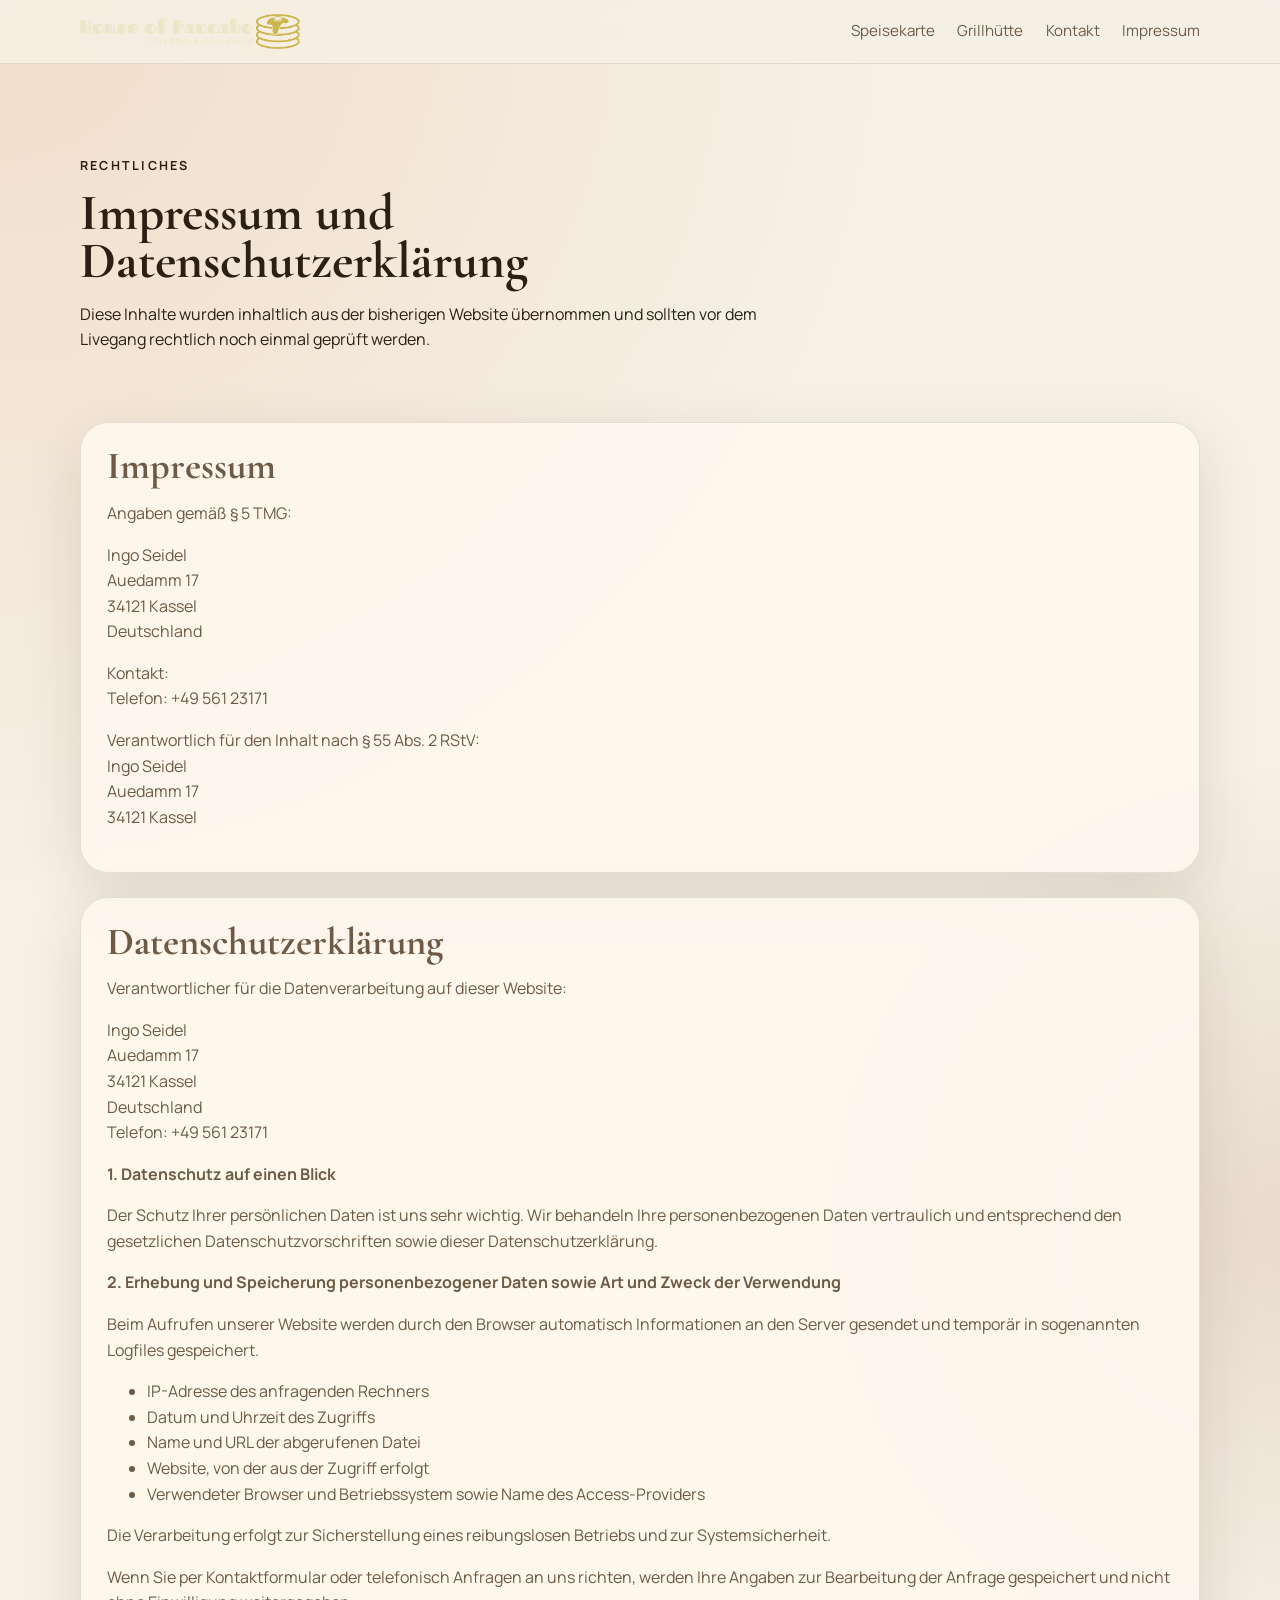
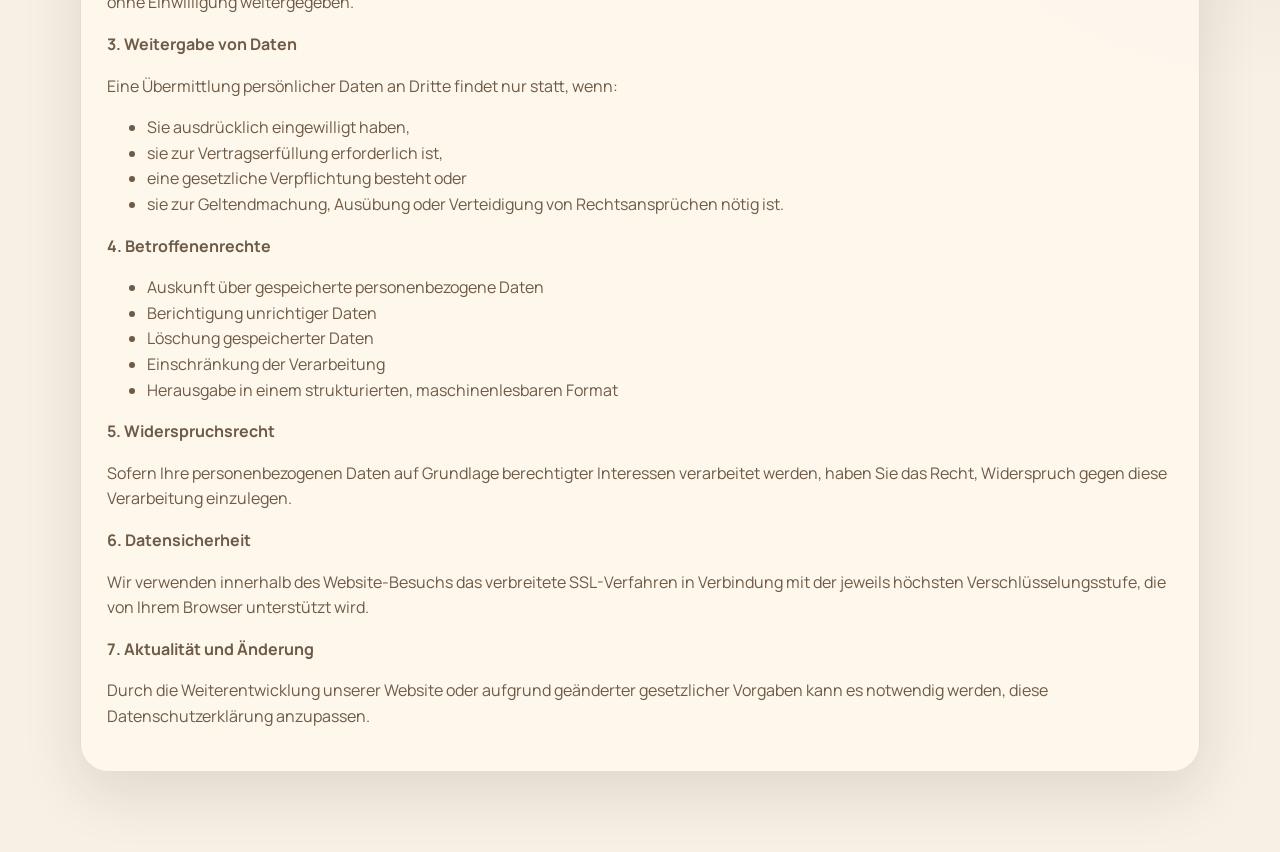
==== impressum.html @ 6eeca0cf "Create static GitHub Pages site" ====
<!DOCTYPE html>
<html lang="de">
<head>
  <meta charset="UTF-8">
  <meta name="viewport" content="width=device-width, initial-scale=1.0">
  <title>Impressum und Datenschutz - House of Pancake</title>
  <link rel="preconnect" href="https://fonts.googleapis.com">
  <link rel="preconnect" href="https://fonts.gstatic.com" crossorigin>
  <link href="https://fonts.googleapis.com/css2?family=Cormorant+Garamond:wght@500;600;700&family=Manrope:wght@400;500;600;700&display=swap" rel="stylesheet">
  <link rel="stylesheet" href="styles.css">
</head>
<body>
  <header class="site-header">
    <div class="container nav-shell">
      <a class="brand" href="index.html" aria-label="Zur Startseite">
        <img src="logo.png" alt="House of Pancake - Das Pfannkuchenhaus">
      </a>
      <nav class="site-nav" aria-label="Seitennavigation">
        <a href="index.html#speisekarte">Speisekarte</a>
        <a href="index.html#grillhuette">Grillhütte</a>
        <a href="index.html#kontakt">Kontakt</a>
        <a href="impressum.html">Impressum</a>
      </nav>
    </div>
  </header>

  <main class="legal-page">
    <div class="container legal-shell">
      <div class="section-head">
        <p class="section-kicker">Rechtliches</p>
        <h1>Impressum und Datenschutzerklärung</h1>
        <p>
          Diese Inhalte wurden inhaltlich aus der bisherigen Website übernommen und sollten vor dem
          Livegang rechtlich noch einmal geprüft werden.
        </p>
      </div>

      <section class="legal-card">
        <h2>Impressum</h2>
        <p>Angaben gemäß § 5 TMG:</p>
        <p>Ingo Seidel<br>Auedamm 17<br>34121 Kassel<br>Deutschland</p>
        <p>Kontakt:<br>Telefon: <a href="tel:+4956123171">+49 561 23171</a></p>
        <p>Verantwortlich für den Inhalt nach § 55 Abs. 2 RStV:<br>Ingo Seidel<br>Auedamm 17<br>34121 Kassel</p>
      </section>

      <section class="legal-card">
        <h2>Datenschutzerklärung</h2>
        <p>Verantwortlicher für die Datenverarbeitung auf dieser Website:</p>
        <p>Ingo Seidel<br>Auedamm 17<br>34121 Kassel<br>Deutschland<br>Telefon: <a href="tel:+4956123171">+49 561 23171</a></p>
        <p><strong>1. Datenschutz auf einen Blick</strong></p>
        <p>
          Der Schutz Ihrer persönlichen Daten ist uns sehr wichtig. Wir behandeln Ihre
          personenbezogenen Daten vertraulich und entsprechend den gesetzlichen
          Datenschutzvorschriften sowie dieser Datenschutzerklärung.
        </p>
        <p><strong>2. Erhebung und Speicherung personenbezogener Daten sowie Art und Zweck der Verwendung</strong></p>
        <p>
          Beim Aufrufen unserer Website werden durch den Browser automatisch Informationen an den
          Server gesendet und temporär in sogenannten Logfiles gespeichert.
        </p>
        <ul>
          <li>IP-Adresse des anfragenden Rechners</li>
          <li>Datum und Uhrzeit des Zugriffs</li>
          <li>Name und URL der abgerufenen Datei</li>
          <li>Website, von der aus der Zugriff erfolgt</li>
          <li>Verwendeter Browser und Betriebssystem sowie Name des Access-Providers</li>
        </ul>
        <p>Die Verarbeitung erfolgt zur Sicherstellung eines reibungslosen Betriebs und zur Systemsicherheit.</p>
        <p>
          Wenn Sie per Kontaktformular oder telefonisch Anfragen an uns richten, werden Ihre
          Angaben zur Bearbeitung der Anfrage gespeichert und nicht ohne Einwilligung weitergegeben.
        </p>
        <p><strong>3. Weitergabe von Daten</strong></p>
        <p>Eine Übermittlung persönlicher Daten an Dritte findet nur statt, wenn:</p>
        <ul>
          <li>Sie ausdrücklich eingewilligt haben,</li>
          <li>sie zur Vertragserfüllung erforderlich ist,</li>
          <li>eine gesetzliche Verpflichtung besteht oder</li>
          <li>sie zur Geltendmachung, Ausübung oder Verteidigung von Rechtsansprüchen nötig ist.</li>
        </ul>
        <p><strong>4. Betroffenenrechte</strong></p>
        <ul>
          <li>Auskunft über gespeicherte personenbezogene Daten</li>
          <li>Berichtigung unrichtiger Daten</li>
          <li>Löschung gespeicherter Daten</li>
          <li>Einschränkung der Verarbeitung</li>
          <li>Herausgabe in einem strukturierten, maschinenlesbaren Format</li>
        </ul>
        <p><strong>5. Widerspruchsrecht</strong></p>
        <p>
          Sofern Ihre personenbezogenen Daten auf Grundlage berechtigter Interessen verarbeitet
          werden, haben Sie das Recht, Widerspruch gegen diese Verarbeitung einzulegen.
        </p>
        <p><strong>6. Datensicherheit</strong></p>
        <p>
          Wir verwenden innerhalb des Website-Besuchs das verbreitete SSL-Verfahren in Verbindung
          mit der jeweils höchsten Verschlüsselungsstufe, die von Ihrem Browser unterstützt wird.
        </p>
        <p><strong>7. Aktualität und Änderung</strong></p>
        <p>
          Durch die Weiterentwicklung unserer Website oder aufgrund geänderter gesetzlicher
          Vorgaben kann es notwendig werden, diese Datenschutzerklärung anzupassen.
        </p>
      </section>
    </div>
  </main>
</body>
</html>
---- styles.css ----
:root {
  --bg: #f6f0e5;
  --bg-soft: #efe3cf;
  --surface: rgba(255, 248, 237, 0.88);
  --text: #2c2015;
  --muted: #6e5b47;
  --accent: #a34a1f;
  --accent-dark: #7a2f0b;
  --line: rgba(68, 43, 26, 0.12);
  --shadow: 0 20px 60px rgba(58, 34, 17, 0.12);
  --radius: 28px;
}

* {
  box-sizing: border-box;
}

html {
  scroll-behavior: smooth;
}

body {
  margin: 0;
  font-family: "Manrope", sans-serif;
  color: var(--text);
  background:
    radial-gradient(circle at top left, rgba(215, 126, 67, 0.16), transparent 32%),
    radial-gradient(circle at right, rgba(138, 66, 31, 0.12), transparent 26%),
    var(--bg);
  line-height: 1.6;
}

img {
  display: block;
  width: 100%;
}

a {
  color: inherit;
  text-decoration: none;
}

.container {
  width: min(1120px, calc(100% - 2rem));
  margin: 0 auto;
}

.site-header {
  position: sticky;
  top: 0;
  z-index: 20;
  backdrop-filter: blur(14px);
  background: rgba(246, 240, 229, 0.8);
  border-bottom: 1px solid var(--line);
}

.nav-shell {
  display: flex;
  align-items: center;
  justify-content: space-between;
  gap: 1rem;
  padding: 0.85rem 0;
}

.brand img {
  width: 220px;
  max-width: 48vw;
}

.site-nav {
  display: flex;
  flex-wrap: wrap;
  justify-content: flex-end;
  gap: 1rem 1.4rem;
  font-size: 0.95rem;
  color: var(--muted);
}

.site-nav a:hover,
.site-nav a:focus-visible,
.footer-links a:hover,
.footer-links a:focus-visible {
  color: var(--accent-dark);
}

.hero {
  position: relative;
  min-height: 88vh;
  display: grid;
  align-items: end;
  overflow: hidden;
}

.hero-media,
.hero-overlay {
  position: absolute;
  inset: 0;
}

.hero-media img {
  height: 100%;
  object-fit: cover;
  object-position: center;
  filter: saturate(0.92) contrast(1.02);
}

.hero-overlay {
  background:
    linear-gradient(180deg, rgba(34, 23, 14, 0.14), rgba(34, 23, 14, 0.74)),
    linear-gradient(120deg, rgba(81, 36, 12, 0.55), transparent 48%);
}

.hero-content {
  position: relative;
  z-index: 1;
  padding: 8rem 0 5rem;
  color: #fff5eb;
}

.eyebrow,
.section-kicker,
.contact-label,
.footer-title {
  letter-spacing: 0.18em;
  text-transform: uppercase;
  font-size: 0.78rem;
  font-weight: 700;
}

.hero h1,
.hero h2,
.story-section h2,
.menu-section h2,
.grill-section h2,
.gallery-section h2,
.contact-section h2,
.legal-page h1,
.legal-page h2 {
  margin: 0;
  font-family: "Cormorant Garamond", serif;
  line-height: 0.95;
}

.hero h1 {
  margin-top: 0.6rem;
  max-width: 9ch;
  font-size: clamp(3.5rem, 10vw, 7rem);
}

.hero-copy {
  max-width: 42rem;
  margin: 1.4rem 0 0;
  font-size: clamp(1rem, 2vw, 1.2rem);
  color: rgba(255, 245, 235, 0.88);
}

.hero-actions,
.center-row {
  display: flex;
  flex-wrap: wrap;
  gap: 0.9rem;
  margin-top: 1.8rem;
}

.button {
  display: inline-flex;
  align-items: center;
  justify-content: center;
  min-height: 52px;
  padding: 0.85rem 1.4rem;
  border-radius: 999px;
  font-weight: 700;
  transition: transform 150ms ease, background-color 150ms ease, color 150ms ease;
}

.button:hover,
.button:focus-visible {
  transform: translateY(-2px);
}

.button-primary {
  background: var(--accent);
  color: #fff5eb;
}

.button-primary:hover,
.button-primary:focus-visible {
  background: var(--accent-dark);
}

.button-secondary {
  background: rgba(255, 245, 235, 0.14);
  border: 1px solid rgba(255, 245, 235, 0.24);
  color: inherit;
}

.info-strip,
.story-section,
.menu-section,
.grill-section,
.gallery-section,
.contact-section,
.legal-page {
  padding: 5rem 0;
}

.info-grid,
.story-layout,
.split-layout,
.contact-shell,
.footer-shell {
  display: grid;
  gap: 1.5rem;
}

.info-grid {
  grid-template-columns: repeat(3, minmax(0, 1fr));
}

.info-card,
.contact-card,
.legal-card {
  padding: 1.6rem;
  background: var(--surface);
  border: 1px solid var(--line);
  border-radius: var(--radius);
  box-shadow: var(--shadow);
}

.info-card h2,
.story-section h2,
.menu-section h2,
.grill-section h2,
.gallery-section h2,
.contact-section h2,
.legal-page h1,
.legal-page h2 {
  font-size: clamp(2.2rem, 4vw, 3.8rem);
}

.story-layout,
.split-layout,
.contact-shell {
  grid-template-columns: 1fr 1.15fr;
  align-items: start;
}

.story-copy,
.split-copy,
.contact-card,
.legal-card {
  color: var(--muted);
}

.quote {
  margin-top: 1.25rem;
  padding-left: 1rem;
  border-left: 3px solid rgba(163, 74, 31, 0.35);
  font-style: italic;
  color: var(--text);
}

.section-head {
  max-width: 44rem;
  margin-bottom: 1.8rem;
}

.menu-frame-shell {
  padding: 1rem;
  background: rgba(255, 248, 237, 0.76);
  border: 1px solid var(--line);
  border-radius: calc(var(--radius) + 6px);
  box-shadow: var(--shadow);
}

.menu-frame {
  width: 100%;
  min-height: 78vh;
  border: 0;
  border-radius: 20px;
  background: #fff;
}

.split-gallery {
  display: grid;
  gap: 1rem;
}

.split-gallery img,
.gallery-grid img {
  height: 100%;
  min-height: 240px;
  object-fit: cover;
  border-radius: 22px;
  box-shadow: var(--shadow);
}

.gallery-grid {
  display: grid;
  grid-template-columns: repeat(12, 1fr);
  gap: 1rem;
}

.gallery-grid img:nth-child(1) {
  grid-column: span 7;
}

.gallery-grid img:nth-child(2) {
  grid-column: span 5;
}

.gallery-grid img:nth-child(3) {
  grid-column: span 4;
}

.gallery-grid img:nth-child(4) {
  grid-column: span 4;
}

.gallery-grid img:nth-child(5) {
  grid-column: span 4;
}

.contact-value {
  display: inline-block;
  margin: 0.2rem 0 1rem;
  font-size: clamp(1.5rem, 3vw, 2.4rem);
  font-weight: 700;
  color: var(--accent-dark);
}

.contact-text {
  margin: 0.25rem 0 1rem;
}

.site-footer {
  padding: 1.8rem 0 3rem;
}

.footer-shell {
  grid-template-columns: 1.2fr 1fr;
  align-items: end;
  padding-top: 1.2rem;
  border-top: 1px solid var(--line);
}

.footer-links {
  display: flex;
  flex-wrap: wrap;
  justify-content: flex-end;
  gap: 0.8rem 1.2rem;
  color: var(--muted);
}

.legal-page {
  min-height: 100vh;
}

.legal-shell {
  display: grid;
  gap: 1.5rem;
}

.legal-card h2 {
  margin: 0 0 0.75rem;
  font-size: clamp(1.8rem, 3vw, 2.6rem);
}

.legal-card p,
.legal-card li {
  color: var(--muted);
}

@media (max-width: 900px) {
  .info-grid,
  .story-layout,
  .split-layout,
  .contact-shell,
  .footer-shell {
    grid-template-columns: 1fr;
  }

  .gallery-grid {
    grid-template-columns: 1fr 1fr;
  }

  .gallery-grid img:nth-child(n) {
    grid-column: auto;
  }
}

@media (max-width: 680px) {
  .site-header {
    position: static;
  }

  .nav-shell {
    align-items: flex-start;
    flex-direction: column;
  }

  .brand img {
    width: 180px;
  }

  .hero {
    min-height: auto;
  }

  .hero-content {
    padding: 6rem 0 3.5rem;
  }

  .gallery-grid {
    grid-template-columns: 1fr;
  }

  .menu-frame {
    min-height: 60vh;
  }
}
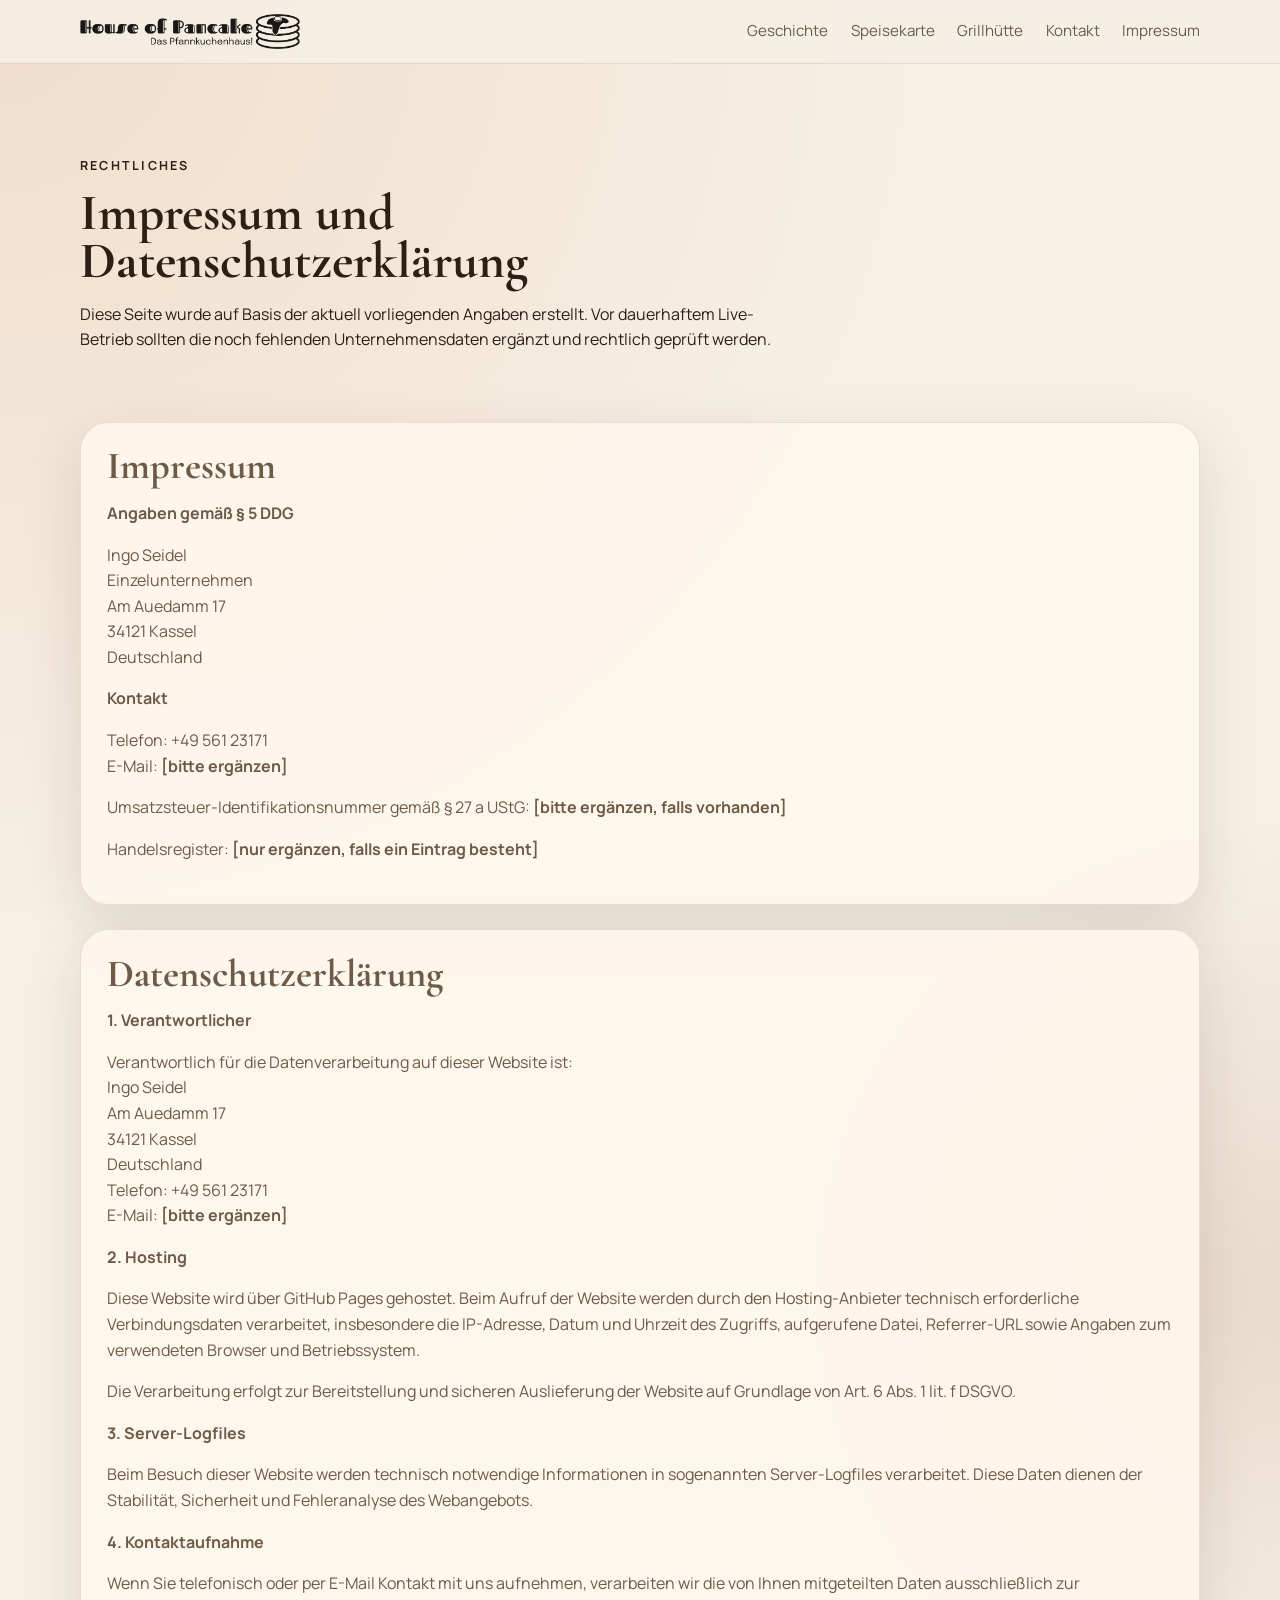
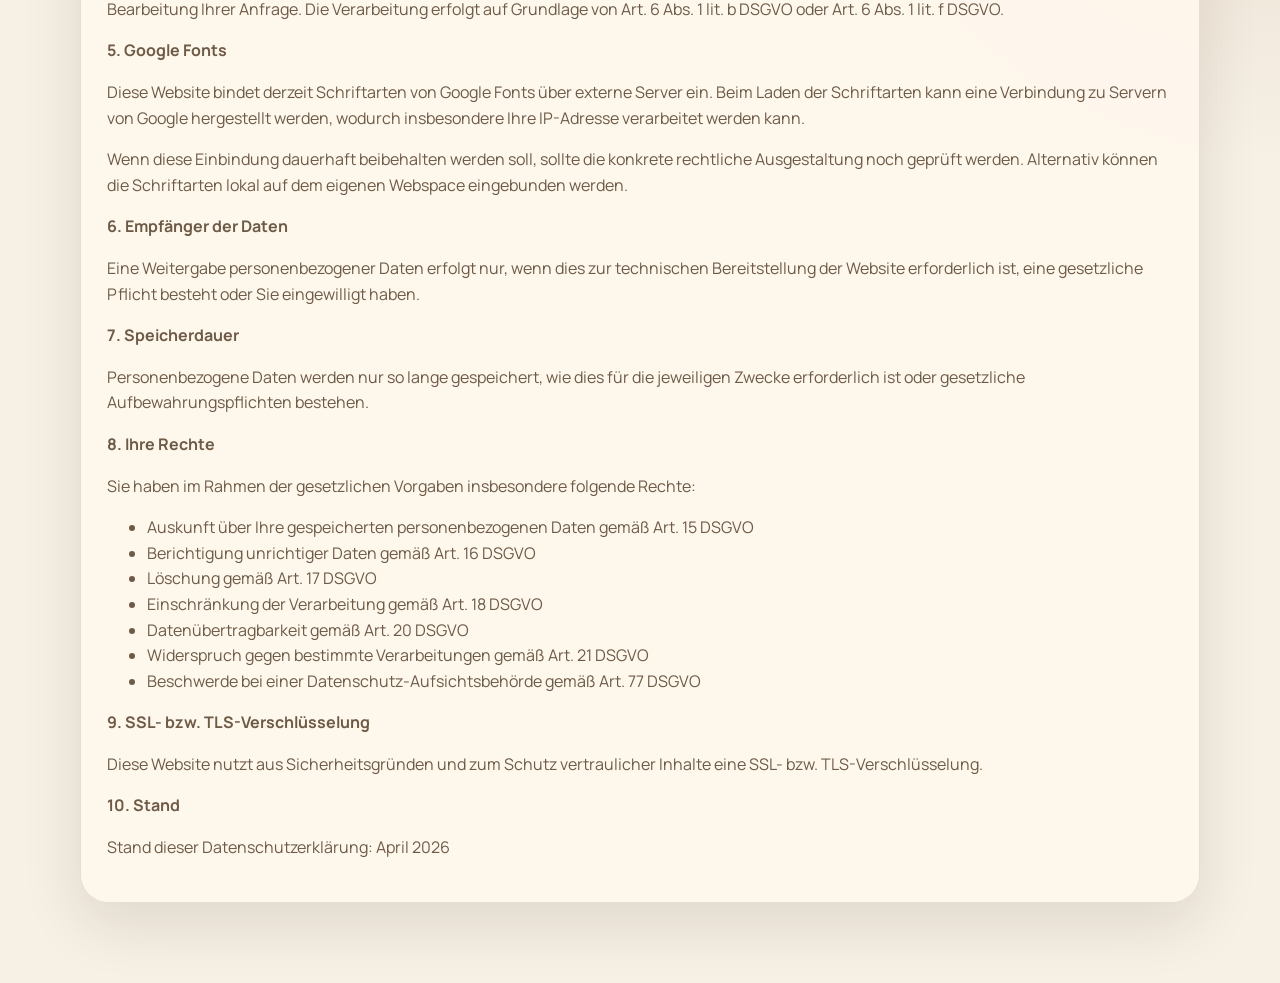
==== commit 5f1e3993: "Update legal page with current business details" ====
--- a/impressum.html
+++ b/impressum.html
@@ -16,6 +16,7 @@
         <img src="logo.png" alt="House of Pancake - Das Pfannkuchenhaus">
       </a>
       <nav class="site-nav" aria-label="Seitennavigation">
+        <a href="index.html#geschichte">Geschichte</a>
         <a href="index.html#speisekarte">Speisekarte</a>
         <a href="index.html#grillhuette">Grillhütte</a>
         <a href="index.html#kontakt">Kontakt</a>
@@ -30,77 +31,119 @@
         <p class="section-kicker">Rechtliches</p>
         <h1>Impressum und Datenschutzerklärung</h1>
         <p>
-          Diese Inhalte wurden inhaltlich aus der bisherigen Website übernommen und sollten vor dem
-          Livegang rechtlich noch einmal geprüft werden.
+          Diese Seite wurde auf Basis der aktuell vorliegenden Angaben erstellt. Vor dauerhaftem
+          Live-Betrieb sollten die noch fehlenden Unternehmensdaten ergänzt und rechtlich geprüft werden.
         </p>
       </div>
 
       <section class="legal-card">
         <h2>Impressum</h2>
-        <p>Angaben gemäß § 5 TMG:</p>
-        <p>Ingo Seidel<br>Auedamm 17<br>34121 Kassel<br>Deutschland</p>
-        <p>Kontakt:<br>Telefon: <a href="tel:+4956123171">+49 561 23171</a></p>
-        <p>Verantwortlich für den Inhalt nach § 55 Abs. 2 RStV:<br>Ingo Seidel<br>Auedamm 17<br>34121 Kassel</p>
+        <p><strong>Angaben gemäß § 5 DDG</strong></p>
+        <p>
+          Ingo Seidel<br>
+          Einzelunternehmen<br>
+          Am Auedamm 17<br>
+          34121 Kassel<br>
+          Deutschland
+        </p>
+        <p><strong>Kontakt</strong></p>
+        <p>
+          Telefon: <a href="tel:+4956123171">+49 561 23171</a><br>
+          E-Mail: <strong>[bitte ergänzen]</strong>
+        </p>
+        <p>
+          Umsatzsteuer-Identifikationsnummer gemäß § 27 a UStG:
+          <strong>[bitte ergänzen, falls vorhanden]</strong>
+        </p>
+        <p>
+          Handelsregister:
+          <strong>[nur ergänzen, falls ein Eintrag besteht]</strong>
+        </p>
       </section>
 
       <section class="legal-card">
         <h2>Datenschutzerklärung</h2>
-        <p>Verantwortlicher für die Datenverarbeitung auf dieser Website:</p>
-        <p>Ingo Seidel<br>Auedamm 17<br>34121 Kassel<br>Deutschland<br>Telefon: <a href="tel:+4956123171">+49 561 23171</a></p>
-        <p><strong>1. Datenschutz auf einen Blick</strong></p>
+        <p><strong>1. Verantwortlicher</strong></p>
         <p>
-          Der Schutz Ihrer persönlichen Daten ist uns sehr wichtig. Wir behandeln Ihre
-          personenbezogenen Daten vertraulich und entsprechend den gesetzlichen
-          Datenschutzvorschriften sowie dieser Datenschutzerklärung.
+          Verantwortlich für die Datenverarbeitung auf dieser Website ist:<br>
+          Ingo Seidel<br>
+          Am Auedamm 17<br>
+          34121 Kassel<br>
+          Deutschland<br>
+          Telefon: <a href="tel:+4956123171">+49 561 23171</a><br>
+          E-Mail: <strong>[bitte ergänzen]</strong>
         </p>
-        <p><strong>2. Erhebung und Speicherung personenbezogener Daten sowie Art und Zweck der Verwendung</strong></p>
+
+        <p><strong>2. Hosting</strong></p>
         <p>
-          Beim Aufrufen unserer Website werden durch den Browser automatisch Informationen an den
-          Server gesendet und temporär in sogenannten Logfiles gespeichert.
+          Diese Website wird über GitHub Pages gehostet. Beim Aufruf der Website werden durch den
+          Hosting-Anbieter technisch erforderliche Verbindungsdaten verarbeitet, insbesondere die
+          IP-Adresse, Datum und Uhrzeit des Zugriffs, aufgerufene Datei, Referrer-URL sowie Angaben
+          zum verwendeten Browser und Betriebssystem.
         </p>
+        <p>
+          Die Verarbeitung erfolgt zur Bereitstellung und sicheren Auslieferung der Website auf
+          Grundlage von Art. 6 Abs. 1 lit. f DSGVO.
+        </p>
+
+        <p><strong>3. Server-Logfiles</strong></p>
+        <p>
+          Beim Besuch dieser Website werden technisch notwendige Informationen in sogenannten
+          Server-Logfiles verarbeitet. Diese Daten dienen der Stabilität, Sicherheit und
+          Fehleranalyse des Webangebots.
+        </p>
+
+        <p><strong>4. Kontaktaufnahme</strong></p>
+        <p>
+          Wenn Sie telefonisch oder per E-Mail Kontakt mit uns aufnehmen, verarbeiten wir die von
+          Ihnen mitgeteilten Daten ausschließlich zur Bearbeitung Ihrer Anfrage. Die Verarbeitung
+          erfolgt auf Grundlage von Art. 6 Abs. 1 lit. b DSGVO oder Art. 6 Abs. 1 lit. f DSGVO.
+        </p>
+
+        <p><strong>5. Google Fonts</strong></p>
+        <p>
+          Diese Website bindet derzeit Schriftarten von Google Fonts über externe Server ein. Beim
+          Laden der Schriftarten kann eine Verbindung zu Servern von Google hergestellt werden,
+          wodurch insbesondere Ihre IP-Adresse verarbeitet werden kann.
+        </p>
+        <p>
+          Wenn diese Einbindung dauerhaft beibehalten werden soll, sollte die konkrete rechtliche
+          Ausgestaltung noch geprüft werden. Alternativ können die Schriftarten lokal auf dem
+          eigenen Webspace eingebunden werden.
+        </p>
+
+        <p><strong>6. Empfänger der Daten</strong></p>
+        <p>
+          Eine Weitergabe personenbezogener Daten erfolgt nur, wenn dies zur technischen Bereitstellung
+          der Website erforderlich ist, eine gesetzliche Pflicht besteht oder Sie eingewilligt haben.
+        </p>
+
+        <p><strong>7. Speicherdauer</strong></p>
+        <p>
+          Personenbezogene Daten werden nur so lange gespeichert, wie dies für die jeweiligen Zwecke
+          erforderlich ist oder gesetzliche Aufbewahrungspflichten bestehen.
+        </p>
+
+        <p><strong>8. Ihre Rechte</strong></p>
+        <p>Sie haben im Rahmen der gesetzlichen Vorgaben insbesondere folgende Rechte:</p>
         <ul>
-          <li>IP-Adresse des anfragenden Rechners</li>
-          <li>Datum und Uhrzeit des Zugriffs</li>
-          <li>Name und URL der abgerufenen Datei</li>
-          <li>Website, von der aus der Zugriff erfolgt</li>
-          <li>Verwendeter Browser und Betriebssystem sowie Name des Access-Providers</li>
+          <li>Auskunft über Ihre gespeicherten personenbezogenen Daten gemäß Art. 15 DSGVO</li>
+          <li>Berichtigung unrichtiger Daten gemäß Art. 16 DSGVO</li>
+          <li>Löschung gemäß Art. 17 DSGVO</li>
+          <li>Einschränkung der Verarbeitung gemäß Art. 18 DSGVO</li>
+          <li>Datenübertragbarkeit gemäß Art. 20 DSGVO</li>
+          <li>Widerspruch gegen bestimmte Verarbeitungen gemäß Art. 21 DSGVO</li>
+          <li>Beschwerde bei einer Datenschutz-Aufsichtsbehörde gemäß Art. 77 DSGVO</li>
         </ul>
-        <p>Die Verarbeitung erfolgt zur Sicherstellung eines reibungslosen Betriebs und zur Systemsicherheit.</p>
+
+        <p><strong>9. SSL- bzw. TLS-Verschlüsselung</strong></p>
         <p>
-          Wenn Sie per Kontaktformular oder telefonisch Anfragen an uns richten, werden Ihre
-          Angaben zur Bearbeitung der Anfrage gespeichert und nicht ohne Einwilligung weitergegeben.
+          Diese Website nutzt aus Sicherheitsgründen und zum Schutz vertraulicher Inhalte eine
+          SSL- bzw. TLS-Verschlüsselung.
         </p>
-        <p><strong>3. Weitergabe von Daten</strong></p>
-        <p>Eine Übermittlung persönlicher Daten an Dritte findet nur statt, wenn:</p>
-        <ul>
-          <li>Sie ausdrücklich eingewilligt haben,</li>
-          <li>sie zur Vertragserfüllung erforderlich ist,</li>
-          <li>eine gesetzliche Verpflichtung besteht oder</li>
-          <li>sie zur Geltendmachung, Ausübung oder Verteidigung von Rechtsansprüchen nötig ist.</li>
-        </ul>
-        <p><strong>4. Betroffenenrechte</strong></p>
-        <ul>
-          <li>Auskunft über gespeicherte personenbezogene Daten</li>
-          <li>Berichtigung unrichtiger Daten</li>
-          <li>Löschung gespeicherter Daten</li>
-          <li>Einschränkung der Verarbeitung</li>
-          <li>Herausgabe in einem strukturierten, maschinenlesbaren Format</li>
-        </ul>
-        <p><strong>5. Widerspruchsrecht</strong></p>
-        <p>
-          Sofern Ihre personenbezogenen Daten auf Grundlage berechtigter Interessen verarbeitet
-          werden, haben Sie das Recht, Widerspruch gegen diese Verarbeitung einzulegen.
-        </p>
-        <p><strong>6. Datensicherheit</strong></p>
-        <p>
-          Wir verwenden innerhalb des Website-Besuchs das verbreitete SSL-Verfahren in Verbindung
-          mit der jeweils höchsten Verschlüsselungsstufe, die von Ihrem Browser unterstützt wird.
-        </p>
-        <p><strong>7. Aktualität und Änderung</strong></p>
-        <p>
-          Durch die Weiterentwicklung unserer Website oder aufgrund geänderter gesetzlicher
-          Vorgaben kann es notwendig werden, diese Datenschutzerklärung anzupassen.
-        </p>
+
+        <p><strong>10. Stand</strong></p>
+        <p>Stand dieser Datenschutzerklärung: April 2026</p>
       </section>
     </div>
   </main>
--- a/styles.css
+++ b/styles.css
@@ -65,6 +65,7 @@
 .brand img {
   width: 220px;
   max-width: 48vw;
+  filter: brightness(0) saturate(100%) opacity(0.9);
 }
 
 .site-nav {
@@ -204,6 +205,10 @@
   padding: 5rem 0;
 }
 
+.story-section .container {
+  width: min(1280px, calc(100% - 1rem));
+}
+
 .info-grid,
 .story-layout,
 .split-layout,
@@ -225,6 +230,13 @@
   border: 1px solid var(--line);
   border-radius: var(--radius);
   box-shadow: var(--shadow);
+}
+
+.info-card {
+  display: flex;
+  flex-direction: column;
+  justify-content: flex-start;
+  min-height: 100%;
 }
 
 .info-card h2,
@@ -238,11 +250,33 @@
   font-size: clamp(2.2rem, 4vw, 3.8rem);
 }
 
+.info-card h2 {
+  font-size: clamp(1.8rem, 3vw, 2.6rem);
+  line-height: 1.02;
+  margin-bottom: 0.75rem;
+}
+
+.info-card p {
+  margin: 0;
+  line-height: 1.7;
+}
+
+.info-card p + p {
+  margin-top: 0.7rem;
+}
+
 .story-layout,
 .split-layout,
 .contact-shell {
   grid-template-columns: 1fr 1.15fr;
   align-items: start;
+}
+
+.story-intro {
+  display: grid;
+  grid-template-columns: 1fr 1.15fr;
+  gap: 1.5rem;
+  margin-bottom: 1.75rem;
 }
 
 .story-copy,
@@ -258,6 +292,149 @@
   border-left: 3px solid rgba(163, 74, 31, 0.35);
   font-style: italic;
   color: var(--text);
+}
+
+.story-journey {
+  display: grid;
+  grid-auto-flow: column;
+  grid-auto-columns: min(86vw, 980px);
+  gap: 1rem;
+  overflow-x: auto;
+  padding: 0.2rem 0 1rem;
+  scroll-snap-type: x mandatory;
+  scrollbar-width: thin;
+  scrollbar-color: rgba(122, 47, 11, 0.35) transparent;
+}
+
+.story-journey::-webkit-scrollbar {
+  height: 10px;
+}
+
+.story-journey::-webkit-scrollbar-thumb {
+  background: rgba(122, 47, 11, 0.35);
+  border-radius: 999px;
+}
+
+.story-carousel-shell {
+  display: grid;
+  gap: 1rem;
+}
+
+.story-carousel-header {
+  display: flex;
+  align-items: center;
+  justify-content: space-between;
+  gap: 1rem;
+  color: var(--muted);
+}
+
+.story-carousel-header p {
+  margin: 0;
+}
+
+.story-controls {
+  display: flex;
+  gap: 0.7rem;
+}
+
+.story-control {
+  width: 46px;
+  height: 46px;
+  border: 1px solid var(--line);
+  border-radius: 999px;
+  background: var(--surface);
+  color: var(--accent-dark);
+  font-size: 1.5rem;
+  line-height: 1;
+  cursor: pointer;
+  box-shadow: var(--shadow);
+}
+
+.story-control:hover,
+.story-control:focus-visible {
+  background: #fff6ec;
+}
+
+.story-card {
+  display: block;
+  border-radius: var(--radius);
+  overflow: hidden;
+  background: var(--surface);
+  border: 1px solid var(--line);
+  box-shadow: var(--shadow);
+  scroll-snap-align: start;
+  max-width: 1120px;
+  margin: 0 auto;
+}
+
+.story-card-inner {
+  display: grid;
+  grid-template-columns: 56% 44%;
+  align-items: stretch;
+  min-height: 560px;
+}
+
+.story-card-image {
+  height: 100%;
+}
+
+.story-card-image img {
+  width: 100%;
+  height: 100%;
+  max-height: none;
+  aspect-ratio: auto;
+  object-fit: cover;
+  object-position: center;
+  border-radius: 0;
+  background: transparent;
+  box-shadow: none;
+}
+
+.story-card-copy {
+  padding: 2.3rem 2rem;
+  color: var(--muted);
+  display: flex;
+  flex-direction: column;
+  justify-content: center;
+  background: linear-gradient(180deg, rgba(255, 250, 243, 0.92), rgba(247, 238, 224, 0.98));
+}
+
+.story-step {
+  margin: 0 0 0.25rem;
+  font-size: 0.78rem;
+  font-weight: 700;
+  letter-spacing: 0.14em;
+  text-transform: uppercase;
+  color: var(--accent-dark);
+}
+
+.story-panel h3 {
+  margin: 0 0 0.7rem;
+  font-family: "Cormorant Garamond", serif;
+  font-size: clamp(1.8rem, 3vw, 2.6rem);
+  line-height: 1;
+}
+
+.story-card-copy h3 {
+  margin: 0 0 0.9rem;
+  font-family: "Cormorant Garamond", serif;
+  font-size: clamp(2.1rem, 3.6vw, 3rem);
+  line-height: 0.96;
+  color: var(--text);
+}
+
+.story-card-copy p {
+  margin: 0;
+  font-size: 1.04rem;
+  line-height: 1.8;
+}
+
+.story-card-copy p + p {
+  margin-top: 0.95rem;
+}
+
+.story-card-copy .quote {
+  margin-top: 0;
 }
 
 .section-head {
@@ -301,6 +478,67 @@
   gap: 1rem;
 }
 
+.gallery-carousel-shell {
+  display: grid;
+  gap: 1rem;
+}
+
+.gallery-controls {
+  display: flex;
+  justify-content: flex-end;
+  gap: 0.7rem;
+}
+
+.gallery-control {
+  width: 46px;
+  height: 46px;
+  border: 1px solid var(--line);
+  border-radius: 999px;
+  background: var(--surface);
+  color: var(--accent-dark);
+  font-size: 1.5rem;
+  line-height: 1;
+  cursor: pointer;
+  box-shadow: var(--shadow);
+}
+
+.gallery-control:hover,
+.gallery-control:focus-visible {
+  background: #fff6ec;
+}
+
+.gallery-strip {
+  display: grid;
+  grid-auto-flow: column;
+  grid-auto-columns: min(82vw, 920px);
+  gap: 1rem;
+  overflow-x: auto;
+  padding: 0.2rem 0 1rem;
+  scroll-snap-type: x mandatory;
+  scrollbar-width: thin;
+  scrollbar-color: rgba(122, 47, 11, 0.35) transparent;
+}
+
+.gallery-strip::-webkit-scrollbar {
+  height: 10px;
+}
+
+.gallery-strip::-webkit-scrollbar-thumb {
+  background: rgba(122, 47, 11, 0.35);
+  border-radius: 999px;
+}
+
+.gallery-strip img {
+  width: 100%;
+  height: min(72vh, 760px);
+  object-fit: contain;
+  object-position: center;
+  scroll-snap-align: start;
+  border-radius: 24px;
+  background: linear-gradient(180deg, #f9f1e4, #efe0c8);
+  box-shadow: var(--shadow);
+}
+
 .gallery-grid img:nth-child(1) {
   grid-column: span 7;
 }
@@ -374,18 +612,50 @@
 @media (max-width: 900px) {
   .info-grid,
   .story-layout,
+  .story-intro,
   .split-layout,
   .contact-shell,
   .footer-shell {
     grid-template-columns: 1fr;
   }
 
+  .story-carousel-header {
+    align-items: flex-start;
+    flex-direction: column;
+  }
+
+  .story-journey {
+    grid-auto-columns: min(92vw, 720px);
+  }
+
+  .story-section .container {
+    width: min(100%, calc(100% - 1rem));
+  }
+
+  .story-card-inner,
+  .story-card-reverse .story-card-inner {
+    grid-template-columns: 1fr;
+    min-height: 0;
+  }
+
+  .story-card-image {
+    height: auto;
+  }
+
+  .story-card-copy {
+    padding: 1.7rem 1.5rem 1.8rem;
+  }
+
   .gallery-grid {
     grid-template-columns: 1fr 1fr;
   }
 
   .gallery-grid img:nth-child(n) {
     grid-column: auto;
+  }
+
+  .gallery-strip {
+    grid-auto-columns: min(92vw, 720px);
   }
 }
 
@@ -411,10 +681,24 @@
     padding: 6rem 0 3.5rem;
   }
 
+  .story-card-copy {
+    padding: 1.35rem;
+  }
+
+  .story-card-image img {
+    height: auto;
+    min-height: 280px;
+    max-height: 360px;
+  }
+
   .gallery-grid {
     grid-template-columns: 1fr;
   }
 
+  .gallery-strip img {
+    height: min(52vh, 420px);
+  }
+
   .menu-frame {
     min-height: 60vh;
   }
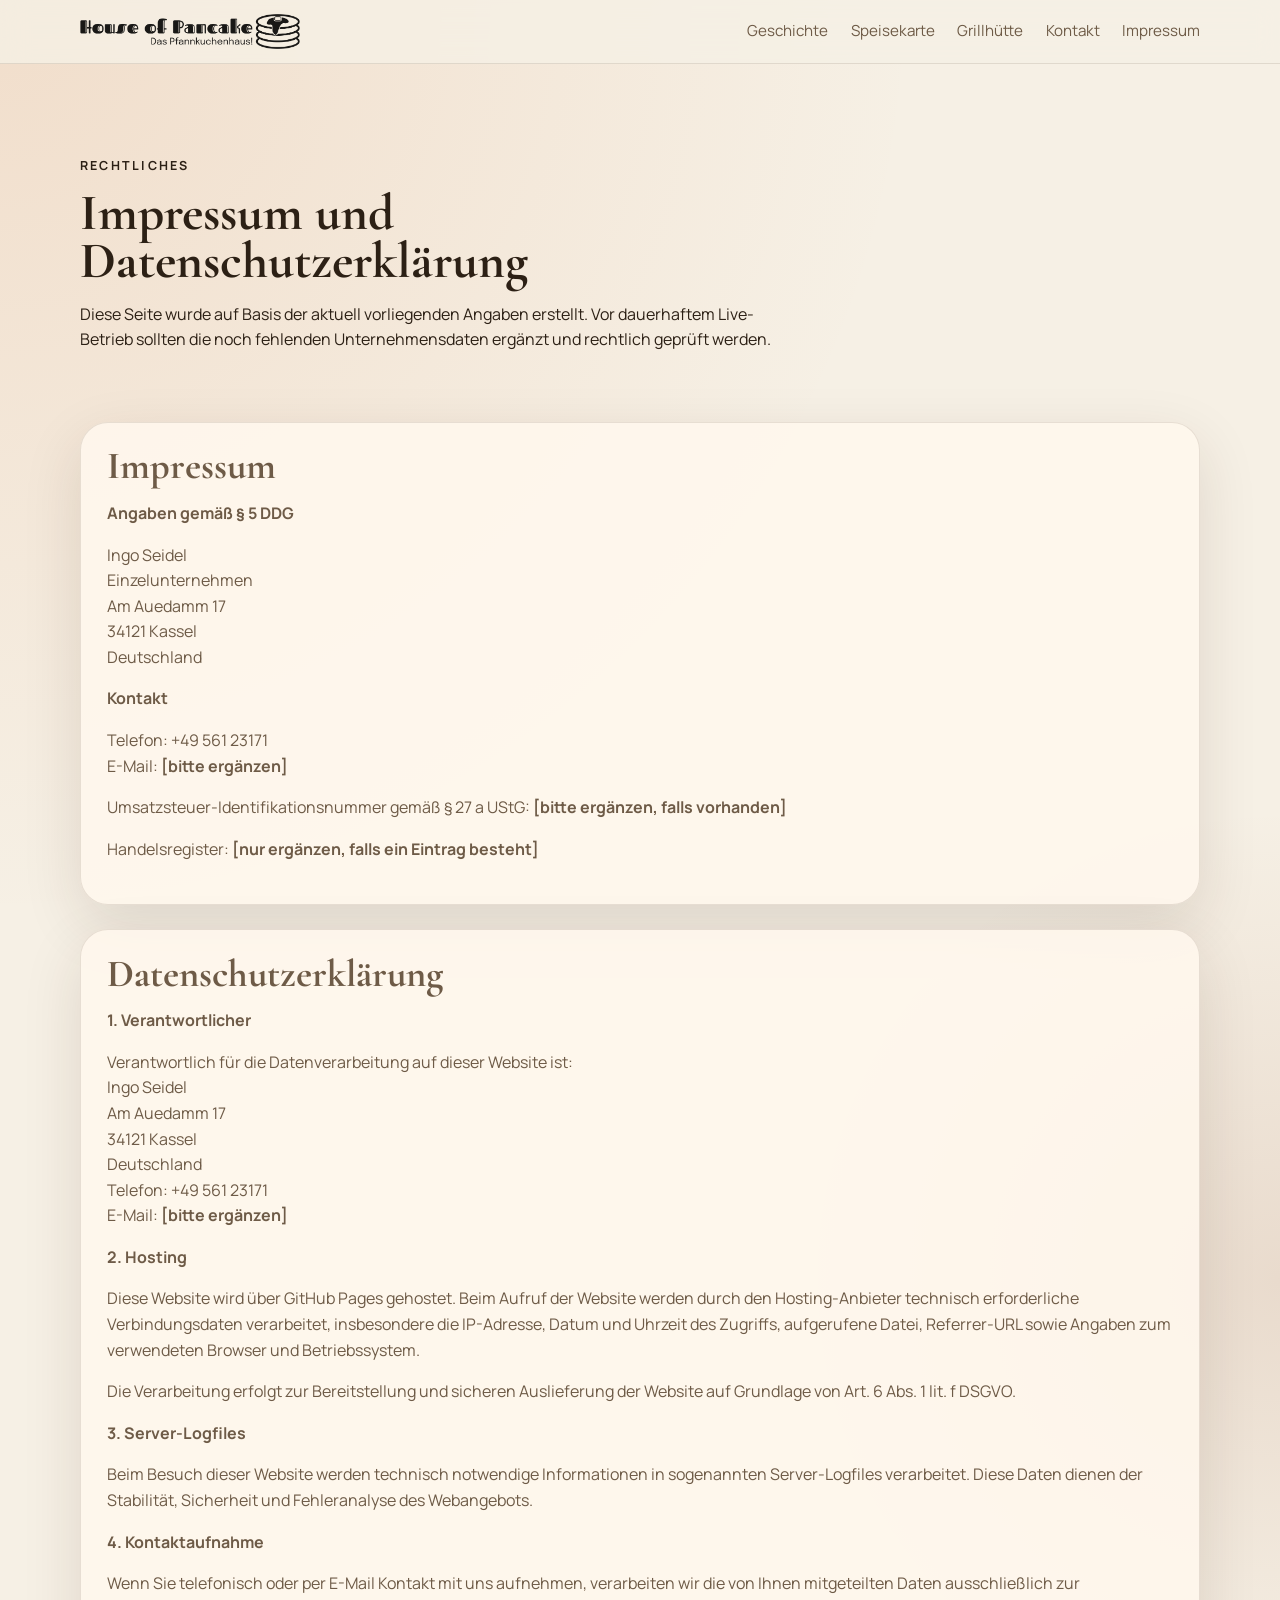
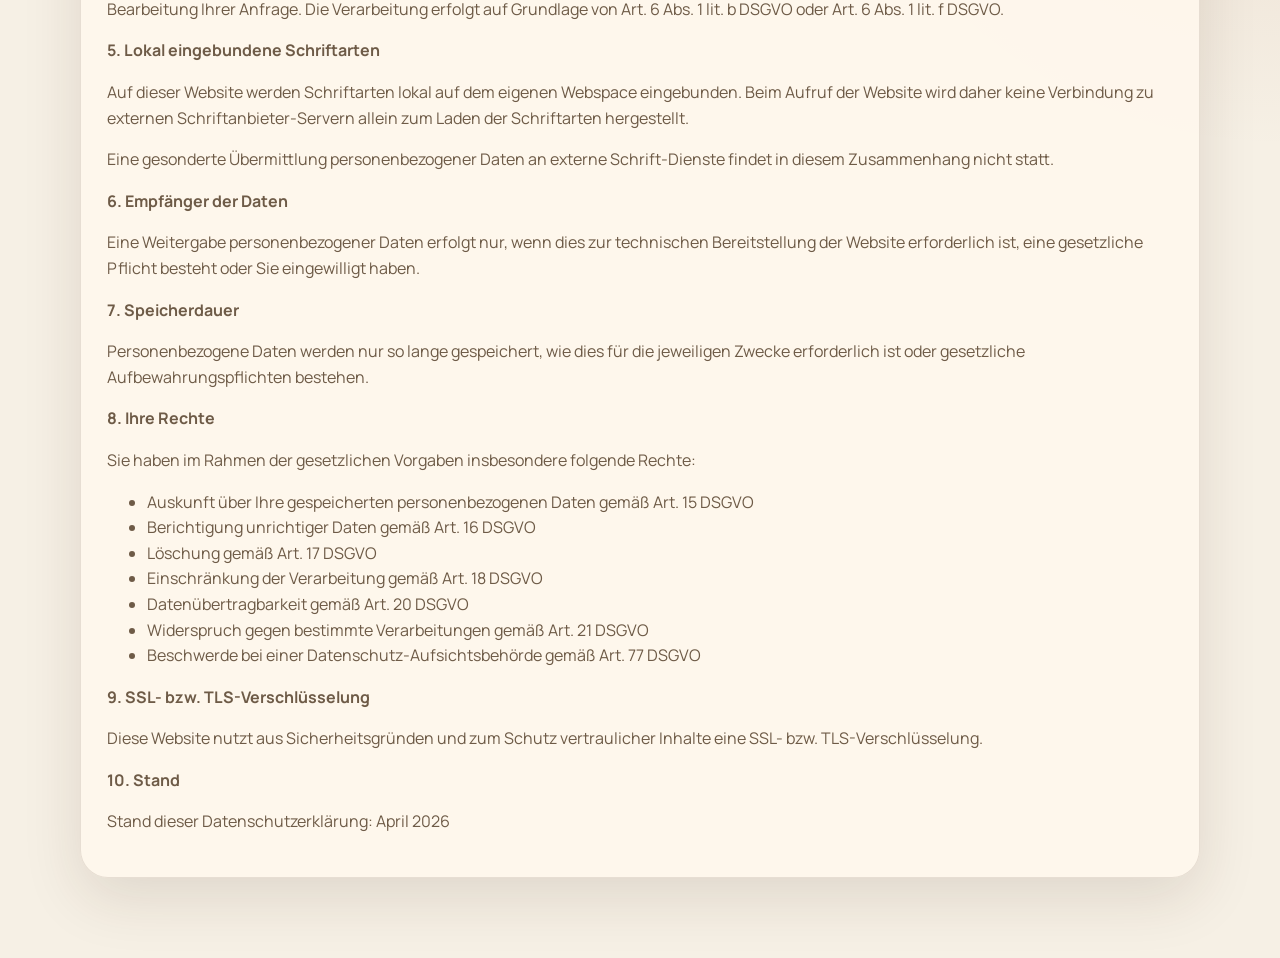
==== commit 9569c91b: "Self-host site fonts locally" ====
--- a/impressum.html
+++ b/impressum.html
@@ -4,9 +4,6 @@
   <meta charset="UTF-8">
   <meta name="viewport" content="width=device-width, initial-scale=1.0">
   <title>Impressum und Datenschutz - House of Pancake</title>
-  <link rel="preconnect" href="https://fonts.googleapis.com">
-  <link rel="preconnect" href="https://fonts.gstatic.com" crossorigin>
-  <link href="https://fonts.googleapis.com/css2?family=Cormorant+Garamond:wght@500;600;700&family=Manrope:wght@400;500;600;700&display=swap" rel="stylesheet">
   <link rel="stylesheet" href="styles.css">
 </head>
 <body>
@@ -100,16 +97,15 @@
           erfolgt auf Grundlage von Art. 6 Abs. 1 lit. b DSGVO oder Art. 6 Abs. 1 lit. f DSGVO.
         </p>
 
-        <p><strong>5. Google Fonts</strong></p>
+        <p><strong>5. Lokal eingebundene Schriftarten</strong></p>
         <p>
-          Diese Website bindet derzeit Schriftarten von Google Fonts über externe Server ein. Beim
-          Laden der Schriftarten kann eine Verbindung zu Servern von Google hergestellt werden,
-          wodurch insbesondere Ihre IP-Adresse verarbeitet werden kann.
+          Auf dieser Website werden Schriftarten lokal auf dem eigenen Webspace eingebunden. Beim
+          Aufruf der Website wird daher keine Verbindung zu externen Schriftanbieter-Servern allein
+          zum Laden der Schriftarten hergestellt.
         </p>
         <p>
-          Wenn diese Einbindung dauerhaft beibehalten werden soll, sollte die konkrete rechtliche
-          Ausgestaltung noch geprüft werden. Alternativ können die Schriftarten lokal auf dem
-          eigenen Webspace eingebunden werden.
+          Eine gesonderte Übermittlung personenbezogener Daten an externe Schrift-Dienste findet in
+          diesem Zusammenhang nicht statt.
         </p>
 
         <p><strong>6. Empfänger der Daten</strong></p>
--- a/styles.css
+++ b/styles.css
@@ -1,3 +1,59 @@
+@font-face {
+  font-family: "Cormorant Garamond";
+  font-style: normal;
+  font-weight: 500;
+  font-display: swap;
+  src: url("assets/fonts/cormorant-garamond-500.ttf") format("truetype");
+}
+
+@font-face {
+  font-family: "Cormorant Garamond";
+  font-style: normal;
+  font-weight: 600;
+  font-display: swap;
+  src: url("assets/fonts/cormorant-garamond-600.ttf") format("truetype");
+}
+
+@font-face {
+  font-family: "Cormorant Garamond";
+  font-style: normal;
+  font-weight: 700;
+  font-display: swap;
+  src: url("assets/fonts/cormorant-garamond-700.ttf") format("truetype");
+}
+
+@font-face {
+  font-family: "Manrope";
+  font-style: normal;
+  font-weight: 400;
+  font-display: swap;
+  src: url("assets/fonts/manrope-400.ttf") format("truetype");
+}
+
+@font-face {
+  font-family: "Manrope";
+  font-style: normal;
+  font-weight: 500;
+  font-display: swap;
+  src: url("assets/fonts/manrope-500.ttf") format("truetype");
+}
+
+@font-face {
+  font-family: "Manrope";
+  font-style: normal;
+  font-weight: 600;
+  font-display: swap;
+  src: url("assets/fonts/manrope-600.ttf") format("truetype");
+}
+
+@font-face {
+  font-family: "Manrope";
+  font-style: normal;
+  font-weight: 700;
+  font-display: swap;
+  src: url("assets/fonts/manrope-700.ttf") format("truetype");
+}
+
 :root {
   --bg: #f6f0e5;
   --bg-soft: #efe3cf;
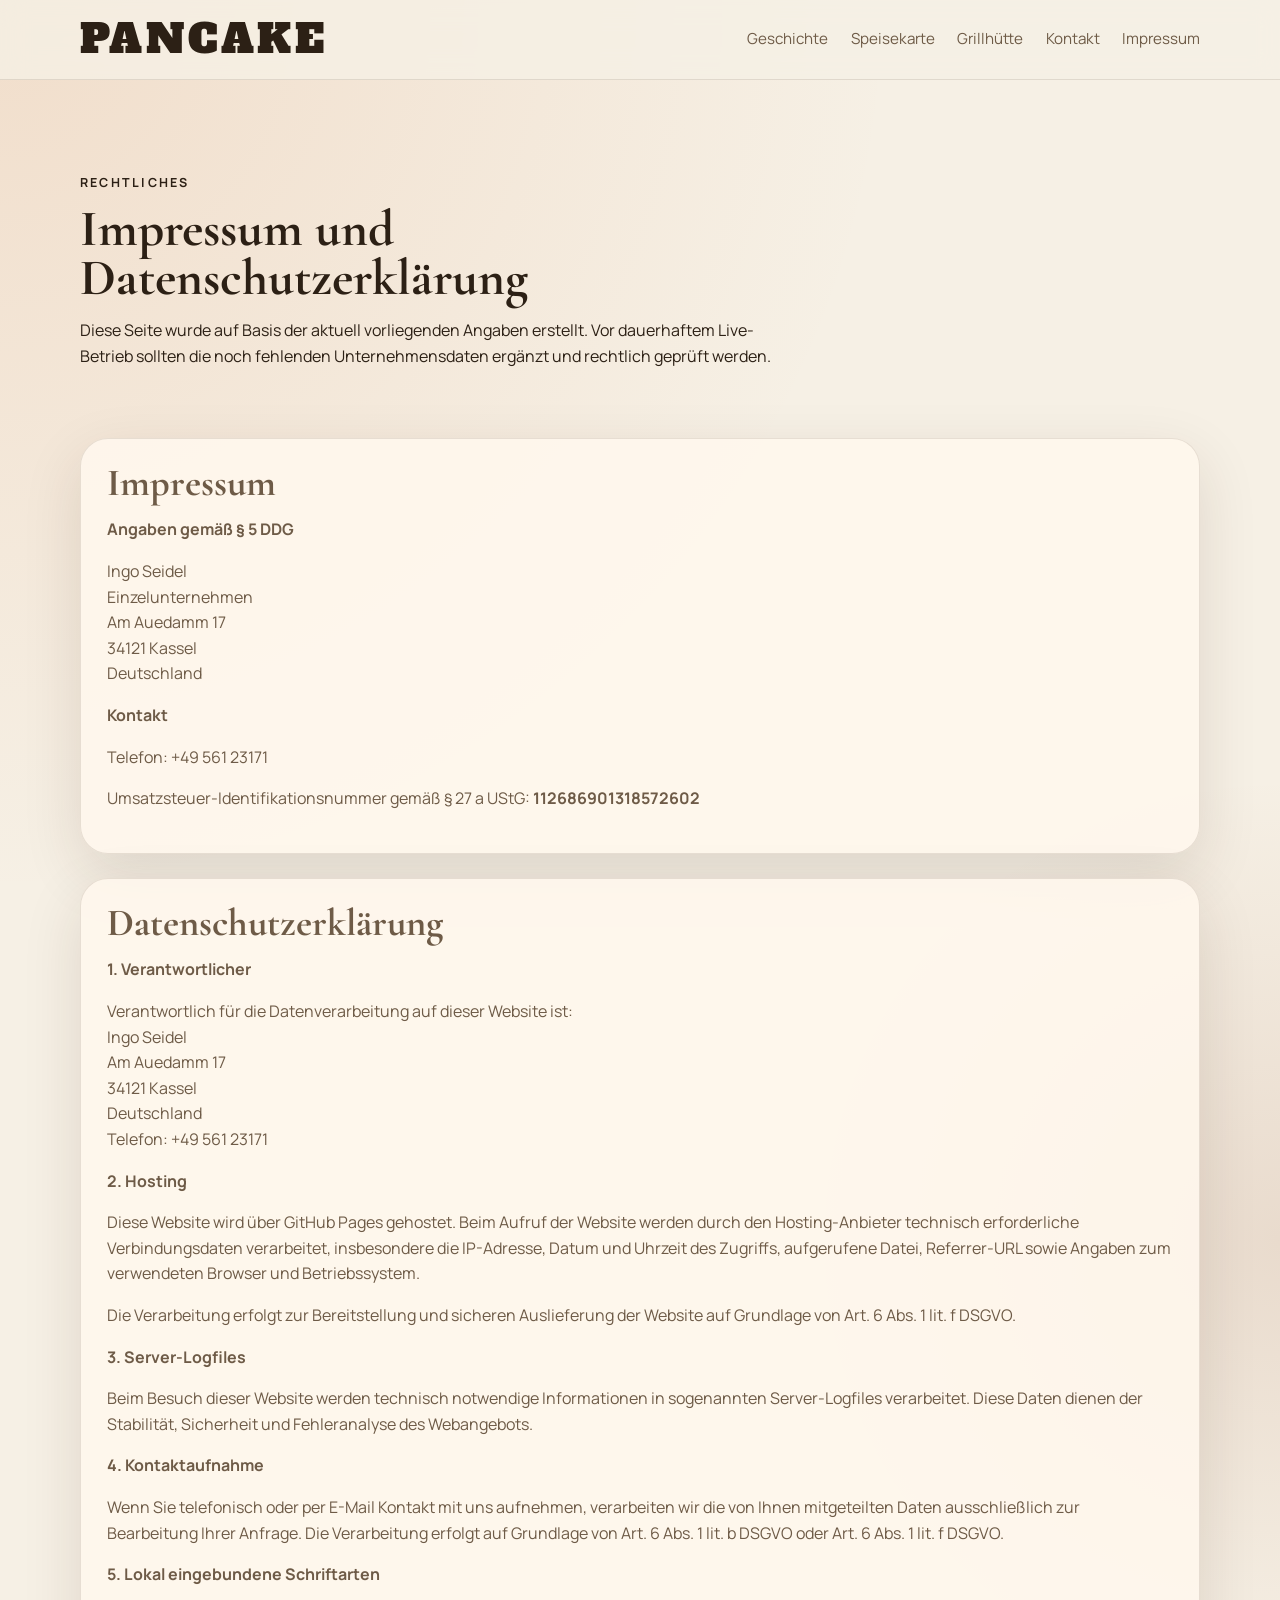
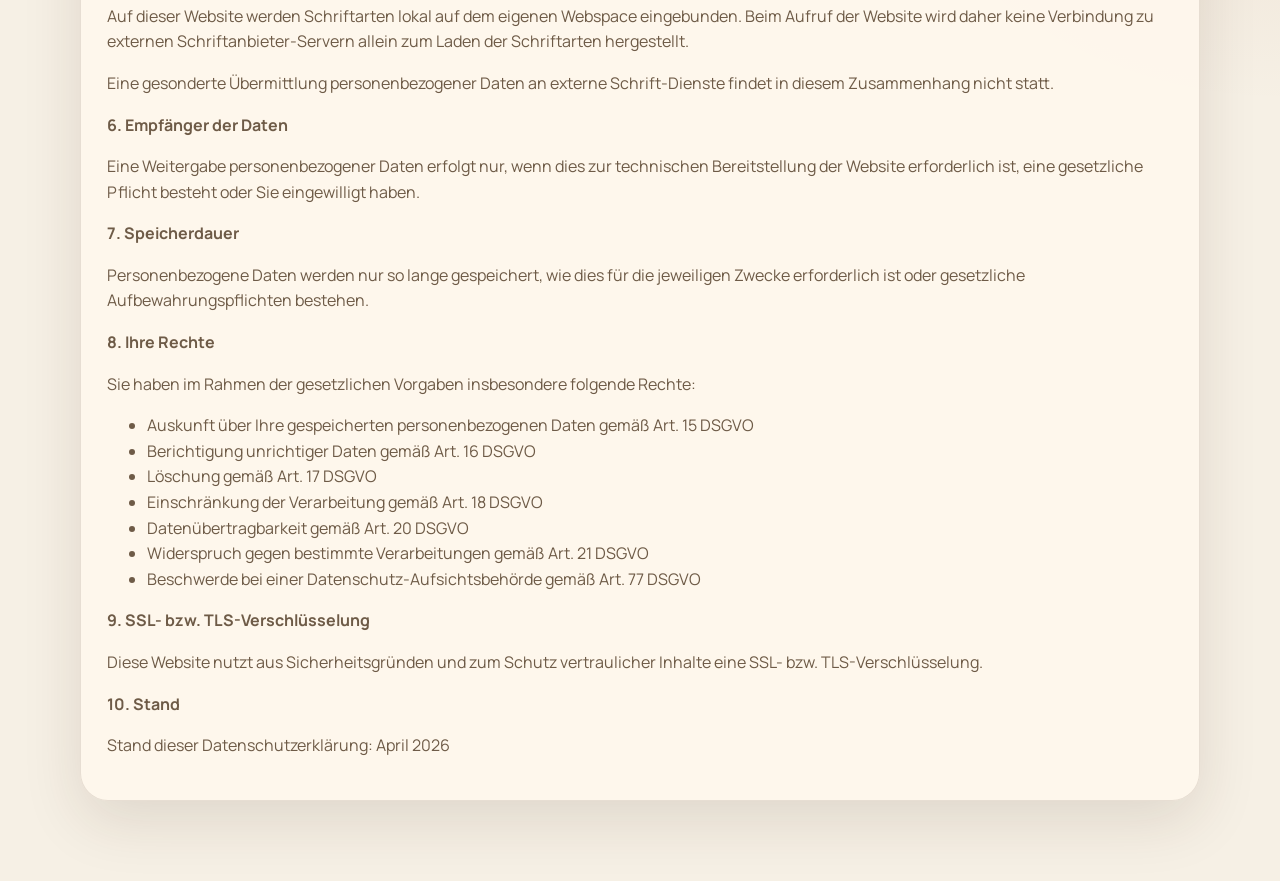
==== commit 82c8f1a2: "Replace logo with pancake wordmark" ====
--- a/impressum.html
+++ b/impressum.html
@@ -10,7 +10,7 @@
   <header class="site-header">
     <div class="container nav-shell">
       <a class="brand" href="index.html" aria-label="Zur Startseite">
-        <img src="logo.png" alt="House of Pancake - Das Pfannkuchenhaus">
+        <span class="brand-wordmark" aria-label="Pancake">PANCAKE</span>
       </a>
       <nav class="site-nav" aria-label="Seitennavigation">
         <a href="index.html#geschichte">Geschichte</a>
@@ -45,17 +45,13 @@
         </p>
         <p><strong>Kontakt</strong></p>
         <p>
-          Telefon: <a href="tel:+4956123171">+49 561 23171</a><br>
-          E-Mail: <strong>[bitte ergänzen]</strong>
+          Telefon: <a href="tel:+4956123171">+49 561 23171</a>
         </p>
         <p>
           Umsatzsteuer-Identifikationsnummer gemäß § 27 a UStG:
-          <strong>[bitte ergänzen, falls vorhanden]</strong>
+          <strong>112686901318572602</strong>
         </p>
-        <p>
-          Handelsregister:
-          <strong>[nur ergänzen, falls ein Eintrag besteht]</strong>
-        </p>
+        
       </section>
 
       <section class="legal-card">
@@ -67,8 +63,8 @@
           Am Auedamm 17<br>
           34121 Kassel<br>
           Deutschland<br>
-          Telefon: <a href="tel:+4956123171">+49 561 23171</a><br>
-          E-Mail: <strong>[bitte ergänzen]</strong>
+          Telefon: <a href="tel:+4956123171">+49 561 23171</a>
+          
         </p>
 
         <p><strong>2. Hosting</strong></p>
--- a/styles.css
+++ b/styles.css
@@ -1,3 +1,11 @@
+@font-face {
+  font-family: "Alfa Slab One";
+  font-style: normal;
+  font-weight: 400;
+  font-display: swap;
+  src: url("assets/fonts/AlfaSlabOne-Regular.ttf") format("truetype");
+}
+
 @font-face {
   font-family: "Cormorant Garamond";
   font-style: normal;
@@ -118,10 +126,20 @@
   padding: 0.85rem 0;
 }
 
-.brand img {
-  width: 220px;
-  max-width: 48vw;
-  filter: brightness(0) saturate(100%) opacity(0.9);
+.brand {
+  display: inline-flex;
+  align-items: center;
+  min-height: 52px;
+}
+
+.brand-wordmark {
+  display: inline-block;
+  font-family: "Alfa Slab One", "Cormorant Garamond", serif;
+  font-size: clamp(1.9rem, 3.2vw, 2.95rem);
+  font-weight: 400;
+  letter-spacing: 0.08em;
+  line-height: 1;
+  color: var(--text);
 }
 
 .site-nav {
@@ -725,8 +743,12 @@
     flex-direction: column;
   }
 
-  .brand img {
-    width: 180px;
+  .brand {
+    min-height: auto;
+  }
+
+  .brand-wordmark {
+    font-size: clamp(1.6rem, 8vw, 2.15rem);
   }
 
   .hero {
